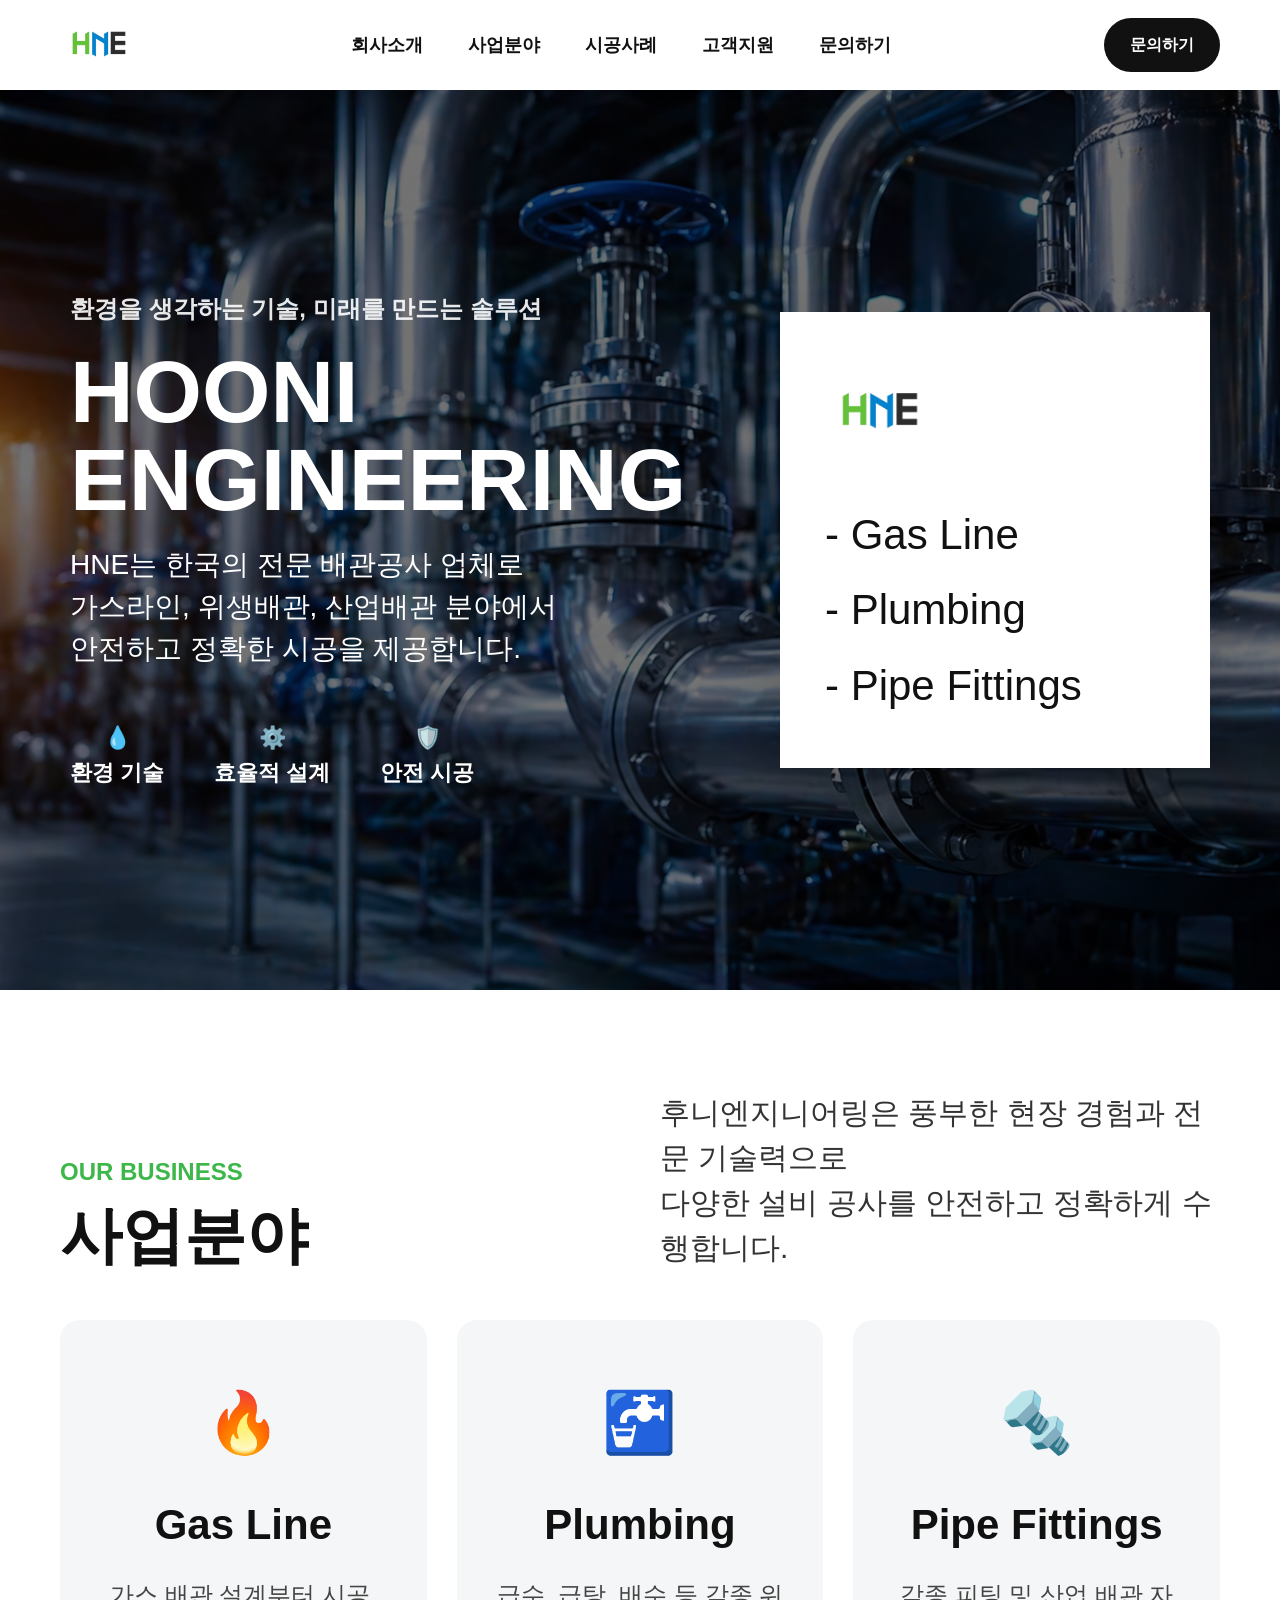
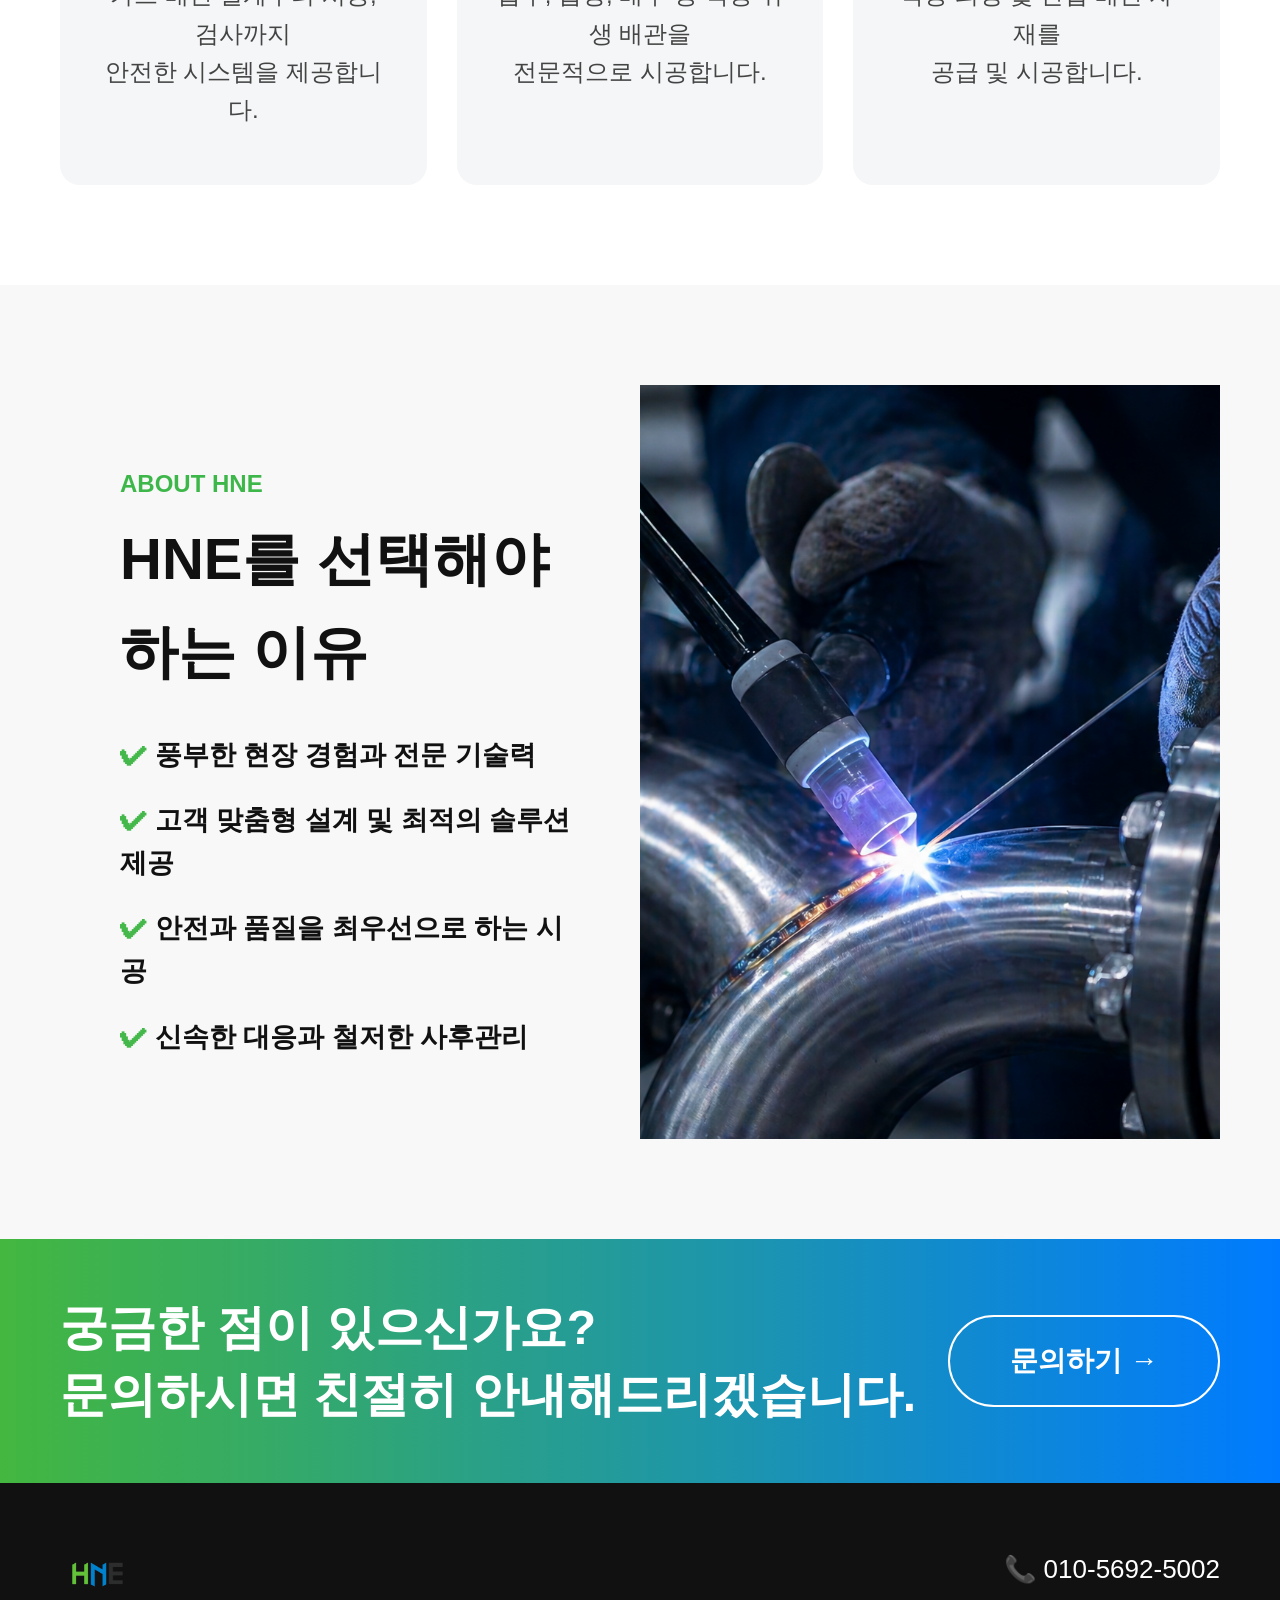
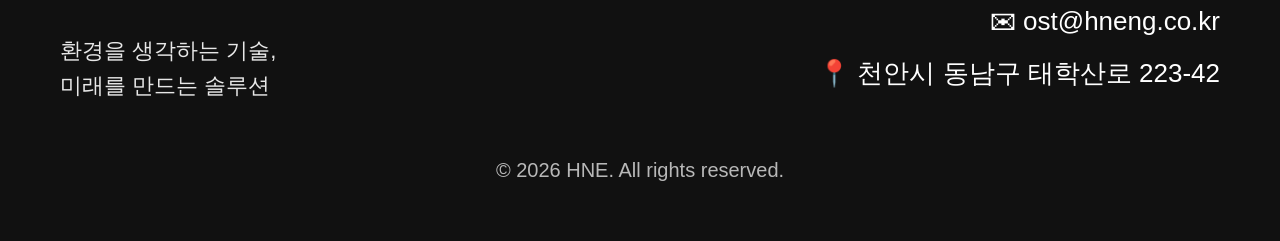
==== 홈페이지/index.html @ 81e103dc "Add files via upload" ====
<!DOCTYPE html>
<html lang="ko">
<head>
<meta charset="UTF-8">
<meta name="viewport" content="width=device-width, initial-scale=1.0">
<title>HNE | 한국 배관공사 전문업체</title>

<style>
*{
margin:0;
padding:0;
box-sizing:border-box;
}

body{
font-family:'Pretendard','Malgun Gothic',sans-serif;
color:#111;
line-height:1.6;
background:#fff;
}

a{
text-decoration:none;
color:inherit;
}

img{
max-width:100%;
display:block;
}

/* HEADER */
header{
position:fixed;
top:0;
left:0;
width:100%;
height:90px;
background:#fff;
display:flex;
justify-content:space-between;
align-items:center;
padding:0 60px;
z-index:999;
box-shadow:0 2px 12px rgba(0,0,0,0.06);
}

.logo img{
height:78px;
width:auto;
}

nav{
display:flex;
gap:45px;
font-size:18px;
font-weight:700;
}

.call-btn{
padding:14px 26px;
border-radius:40px;
background:#111;
color:#fff;
font-weight:700;
}

/* HERO */
.hero{
margin-top:90px;
height:100vh;
background:
linear-gradient(rgba(0,0,0,0.55),rgba(0,0,0,0.55)),
url('hero.jpg') center/cover no-repeat;
display:flex;
align-items:center;
padding:0 70px;
}

.hero-wrap{
width:100%;
display:flex;
justify-content:space-between;
align-items:center;
gap:50px;
}

.hero-left{
color:#fff;
max-width:650px;
}

.hero-left small{
font-size:24px;
font-weight:600;
opacity:0.9;
}

.hero-left h1{
font-size:88px;
line-height:1;
margin:20px 0;
font-weight:900;
}

.hero-left p{
font-size:28px;
line-height:1.5;
margin-bottom:50px;
}

.hero-icons{
display:flex;
gap:50px;
font-size:22px;
font-weight:700;
}

.hero-icons div{
text-align:center;
}

.hero-right{
background:#fff;
padding:45px;
width:430px;
box-shadow:0 25px 45px rgba(0,0,0,0.18);
}

.hero-right img{
height:110px;
margin-bottom:30px;
}

.hero-right ul{
list-style:none;
font-size:42px;
line-height:1.8;
font-weight:500;
}

/* SECTION COMMON */
section{
padding:100px 60px;
}

.title{
display:grid;
grid-template-columns:1fr 1fr;
gap:40px;
align-items:end;
margin-bottom:50px;
}

.label{
font-size:24px;
font-weight:800;
color:#3db74a;
margin-bottom:10px;
}

.title h2{
font-size:62px;
line-height:1.1;
}

.title p{
font-size:30px;
color:#333;
line-height:1.5;
}

/* BUSINESS */
.cards{
display:grid;
grid-template-columns:repeat(3,1fr);
gap:30px;
}

.card{
background:#f5f6f7;
padding:55px 35px;
border-radius:20px;
text-align:center;
min-height:360px;
}

.card .icon{
font-size:60px;
margin-bottom:20px;
}

.card h3{
font-size:42px;
margin-bottom:18px;
}

.card p{
font-size:24px;
color:#444;
line-height:1.6;
}

/* ABOUT */
.about{
display:grid;
grid-template-columns:1fr 1fr;
gap:0;
background:#f8f8f8;
align-items:center;
overflow:hidden;
}

.about-left{
padding:80px 60px;
}

.about-left h2{
font-size:58px;
margin-bottom:35px;
}

.about-left ul{
list-style:none;
display:flex;
flex-direction:column;
gap:22px;
font-size:27px;
font-weight:600;
}

.about-left li::before{
content:"✔ ";
color:#44b84b;
font-weight:900;
}

.about-right{
height:100%;
background:url('section.jpg') center/cover no-repeat;
min-height:520px;
}

/* CONTACT */
.contact{
background:linear-gradient(90deg,#43b73f,#007bff);
padding:55px 60px;
display:flex;
justify-content:space-between;
align-items:center;
color:#fff;
}

.contact h3{
font-size:48px;
line-height:1.4;
}

.contact a{
padding:22px 60px;
border:2px solid #fff;
border-radius:60px;
font-size:28px;
font-weight:800;
}

/* FOOTER */
footer{
background:#111;
color:#fff;
padding:55px 60px;
display:grid;
grid-template-columns:1fr 1fr;
gap:40px;
align-items:center;
}

footer .f-logo img{
height:75px;
margin-bottom:20px;
}

footer .left p{
font-size:22px;
line-height:1.6;
opacity:0.9;
}

footer .right{
font-size:26px;
line-height:2;
text-align:right;
}

.copy{
grid-column:1/-1;
text-align:center;
font-size:20px;
opacity:0.7;
margin-top:10px;
}

/* MOBILE */
@media(max-width:1000px){

header{
padding:0 25px;
}

nav{
display:none;
}

.hero{
padding:40px 25px;
height:auto;
}

.hero-wrap{
flex-direction:column;
}

.hero-left h1{
font-size:56px;
}

.hero-left p{
font-size:22px;
}

.hero-icons{
flex-direction:column;
gap:20px;
}

.hero-right{
width:100%;
}

.hero-right ul{
font-size:30px;
}

.title{
grid-template-columns:1fr;
}

.title h2{
font-size:46px;
}

.title p{
font-size:22px;
}

.cards{
grid-template-columns:1fr;
}

.about{
grid-template-columns:1fr;
}

.contact{
flex-direction:column;
gap:25px;
text-align:center;
}

.contact h3{
font-size:34px;
}

footer{
grid-template-columns:1fr;
text-align:center;
}

footer .right{
text-align:center;
}
}
</style>
</head>

<body>

<header>

<div class="logo">
<img src="logo.png" alt="HNE 로고">
</div>

<nav>
<a href="#">회사소개</a>
<a href="#">사업분야</a>
<a href="#">시공사례</a>
<a href="#">고객지원</a>
<a href="#">문의하기</a>
</nav>

<a href="tel:01056925002" class="call-btn">문의하기</a>

</header>

<section class="hero">

<div class="hero-wrap">

<div class="hero-left">

<small>환경을 생각하는 기술, 미래를 만드는 솔루션</small>

<h1>HOONI<br>ENGINEERING</h1>

<p>
HNE는 한국의 전문 배관공사 업체로<br>
가스라인, 위생배관, 산업배관 분야에서<br>
안전하고 정확한 시공을 제공합니다.
</p>

<div class="hero-icons">
<div>💧<br>환경 기술</div>
<div>⚙️<br>효율적 설계</div>
<div>🛡️<br>안전 시공</div>
</div>

</div>

<div class="hero-right">

<img src="logo.png" alt="HNE">

<ul>
<li>- Gas Line</li>
<li>- Plumbing</li>
<li>- Pipe Fittings</li>
</ul>

</div>

</div>

</section>

<section>

<div class="title">

<div>
<div class="label">OUR BUSINESS</div>
<h2>사업분야</h2>
</div>

<p>
후니엔지니어링은 풍부한 현장 경험과 전문 기술력으로<br>
다양한 설비 공사를 안전하고 정확하게 수행합니다.
</p>

</div>

<div class="cards">

<div class="card">
<div class="icon">🔥</div>
<h3>Gas Line</h3>
<p>
가스 배관 설계부터 시공, 검사까지<br>
안전한 시스템을 제공합니다.
</p>
</div>

<div class="card">
<div class="icon">🚰</div>
<h3>Plumbing</h3>
<p>
급수, 급탕, 배수 등 각종 위생 배관을<br>
전문적으로 시공합니다.
</p>
</div>

<div class="card">
<div class="icon">🔩</div>
<h3>Pipe Fittings</h3>
<p>
각종 피팅 및 산업 배관 자재를<br>
공급 및 시공합니다.
</p>
</div>

</div>

</section>

<section class="about">

<div class="about-left">

<div class="label">ABOUT HNE</div>
<h2>HNE를 선택해야 하는 이유</h2>

<ul>
<li>풍부한 현장 경험과 전문 기술력</li>
<li>고객 맞춤형 설계 및 최적의 솔루션 제공</li>
<li>안전과 품질을 최우선으로 하는 시공</li>
<li>신속한 대응과 철저한 사후관리</li>
</ul>

</div>

<div class="about-right"></div>

</section>

<section class="contact">

<h3>
궁금한 점이 있으신가요?<br>
문의하시면 친절히 안내해드리겠습니다.
</h3>

<a href="tel:01056925002">문의하기 →</a>

</section>

<footer>

<div class="left">

<div class="f-logo">
<img src="logo.png" alt="HNE">
</div>

<p>
환경을 생각하는 기술,<br>
미래를 만드는 솔루션
</p>

</div>

<div class="right">
📞 010-5692-5002<br>
✉ ost@hneng.co.kr<br>
📍 천안시 동남구 태학산로 223-42
</div>

<div class="copy">
© 2026 HNE. All rights reserved.
</div>

</footer>

</body>
</html>
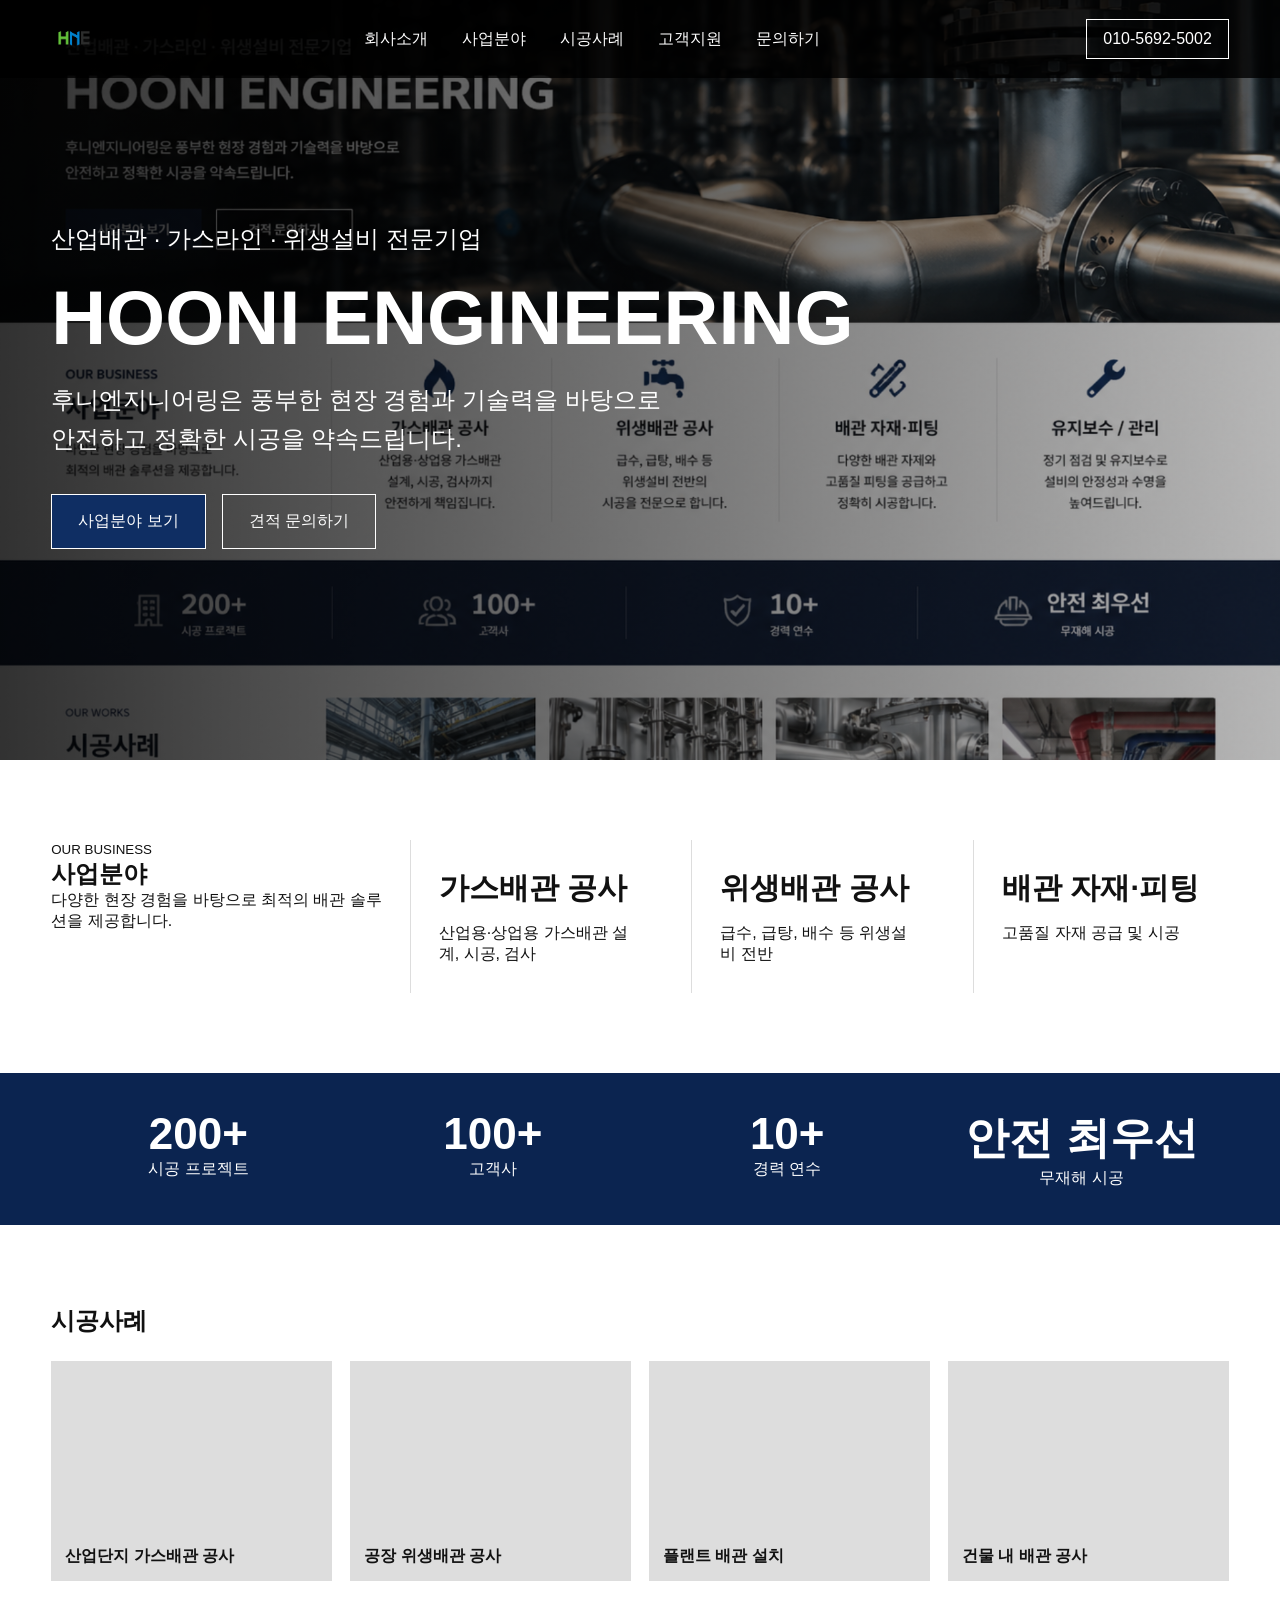
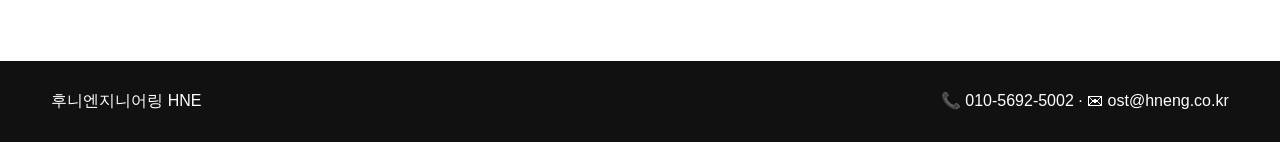
==== commit 960b9c50: "Add files via upload" ====
--- a/홈페이지/index.html
+++ b/홈페이지/index.html
@@ -1,554 +1,69 @@
-<!DOCTYPE html>
-<html lang="ko">
-<head>
-<meta charset="UTF-8">
-<meta name="viewport" content="width=device-width, initial-scale=1.0">
-<title>HNE | 한국 배관공사 전문업체</title>
-
-<style>
-*{
-margin:0;
-padding:0;
-box-sizing:border-box;
-}
-
-body{
-font-family:'Pretendard','Malgun Gothic',sans-serif;
-color:#111;
-line-height:1.6;
-background:#fff;
-}
-
-a{
-text-decoration:none;
-color:inherit;
-}
-
-img{
-max-width:100%;
-display:block;
-}
-
-/* HEADER */
-header{
-position:fixed;
-top:0;
-left:0;
-width:100%;
-height:90px;
-background:#fff;
-display:flex;
-justify-content:space-between;
-align-items:center;
-padding:0 60px;
-z-index:999;
-box-shadow:0 2px 12px rgba(0,0,0,0.06);
-}
-
-.logo img{
-height:78px;
-width:auto;
-}
-
-nav{
-display:flex;
-gap:45px;
-font-size:18px;
-font-weight:700;
-}
-
-.call-btn{
-padding:14px 26px;
-border-radius:40px;
-background:#111;
-color:#fff;
-font-weight:700;
-}
-
-/* HERO */
-.hero{
-margin-top:90px;
-height:100vh;
-background:
-linear-gradient(rgba(0,0,0,0.55),rgba(0,0,0,0.55)),
-url('hero.jpg') center/cover no-repeat;
-display:flex;
-align-items:center;
-padding:0 70px;
-}
-
-.hero-wrap{
-width:100%;
-display:flex;
-justify-content:space-between;
-align-items:center;
-gap:50px;
-}
-
-.hero-left{
-color:#fff;
-max-width:650px;
-}
-
-.hero-left small{
-font-size:24px;
-font-weight:600;
-opacity:0.9;
-}
-
-.hero-left h1{
-font-size:88px;
-line-height:1;
-margin:20px 0;
-font-weight:900;
-}
-
-.hero-left p{
-font-size:28px;
-line-height:1.5;
-margin-bottom:50px;
-}
-
-.hero-icons{
-display:flex;
-gap:50px;
-font-size:22px;
-font-weight:700;
-}
-
-.hero-icons div{
-text-align:center;
-}
-
-.hero-right{
-background:#fff;
-padding:45px;
-width:430px;
-box-shadow:0 25px 45px rgba(0,0,0,0.18);
-}
-
-.hero-right img{
-height:110px;
-margin-bottom:30px;
-}
-
-.hero-right ul{
-list-style:none;
-font-size:42px;
-line-height:1.8;
-font-weight:500;
-}
-
-/* SECTION COMMON */
-section{
-padding:100px 60px;
-}
-
-.title{
-display:grid;
-grid-template-columns:1fr 1fr;
-gap:40px;
-align-items:end;
-margin-bottom:50px;
-}
-
-.label{
-font-size:24px;
-font-weight:800;
-color:#3db74a;
-margin-bottom:10px;
-}
-
-.title h2{
-font-size:62px;
-line-height:1.1;
-}
-
-.title p{
-font-size:30px;
-color:#333;
-line-height:1.5;
-}
-
-/* BUSINESS */
-.cards{
-display:grid;
-grid-template-columns:repeat(3,1fr);
-gap:30px;
-}
-
-.card{
-background:#f5f6f7;
-padding:55px 35px;
-border-radius:20px;
-text-align:center;
-min-height:360px;
-}
-
-.card .icon{
-font-size:60px;
-margin-bottom:20px;
-}
-
-.card h3{
-font-size:42px;
-margin-bottom:18px;
-}
-
-.card p{
-font-size:24px;
-color:#444;
-line-height:1.6;
-}
-
-/* ABOUT */
-.about{
-display:grid;
-grid-template-columns:1fr 1fr;
-gap:0;
-background:#f8f8f8;
-align-items:center;
-overflow:hidden;
-}
-
-.about-left{
-padding:80px 60px;
-}
-
-.about-left h2{
-font-size:58px;
-margin-bottom:35px;
-}
-
-.about-left ul{
-list-style:none;
-display:flex;
-flex-direction:column;
-gap:22px;
-font-size:27px;
-font-weight:600;
-}
-
-.about-left li::before{
-content:"✔ ";
-color:#44b84b;
-font-weight:900;
-}
-
-.about-right{
-height:100%;
-background:url('section.jpg') center/cover no-repeat;
-min-height:520px;
-}
-
-/* CONTACT */
-.contact{
-background:linear-gradient(90deg,#43b73f,#007bff);
-padding:55px 60px;
-display:flex;
-justify-content:space-between;
-align-items:center;
-color:#fff;
-}
-
-.contact h3{
-font-size:48px;
-line-height:1.4;
-}
-
-.contact a{
-padding:22px 60px;
-border:2px solid #fff;
-border-radius:60px;
-font-size:28px;
-font-weight:800;
-}
-
-/* FOOTER */
-footer{
-background:#111;
-color:#fff;
-padding:55px 60px;
-display:grid;
-grid-template-columns:1fr 1fr;
-gap:40px;
-align-items:center;
-}
-
-footer .f-logo img{
-height:75px;
-margin-bottom:20px;
-}
-
-footer .left p{
-font-size:22px;
-line-height:1.6;
-opacity:0.9;
-}
-
-footer .right{
-font-size:26px;
-line-height:2;
-text-align:right;
-}
-
-.copy{
-grid-column:1/-1;
-text-align:center;
-font-size:20px;
-opacity:0.7;
-margin-top:10px;
-}
-
-/* MOBILE */
-@media(max-width:1000px){
-
-header{
-padding:0 25px;
-}
-
-nav{
-display:none;
-}
-
-.hero{
-padding:40px 25px;
-height:auto;
-}
-
-.hero-wrap{
-flex-direction:column;
-}
-
-.hero-left h1{
-font-size:56px;
-}
-
-.hero-left p{
-font-size:22px;
-}
-
-.hero-icons{
-flex-direction:column;
-gap:20px;
-}
-
-.hero-right{
-width:100%;
-}
-
-.hero-right ul{
-font-size:30px;
-}
-
-.title{
-grid-template-columns:1fr;
-}
-
-.title h2{
-font-size:46px;
-}
-
-.title p{
-font-size:22px;
-}
-
-.cards{
-grid-template-columns:1fr;
-}
-
-.about{
-grid-template-columns:1fr;
-}
-
-.contact{
-flex-direction:column;
-gap:25px;
-text-align:center;
-}
-
-.contact h3{
-font-size:34px;
-}
-
-footer{
-grid-template-columns:1fr;
-text-align:center;
-}
-
-footer .right{
-text-align:center;
-}
-}
-</style>
-</head>
-
-<body>
-
-<header>
-
-<div class="logo">
-<img src="logo.png" alt="HNE 로고">
-</div>
-
-<nav>
-<a href="#">회사소개</a>
-<a href="#">사업분야</a>
-<a href="#">시공사례</a>
-<a href="#">고객지원</a>
-<a href="#">문의하기</a>
-</nav>
-
-<a href="tel:01056925002" class="call-btn">문의하기</a>
-
-</header>
-
-<section class="hero">
-
-<div class="hero-wrap">
-
-<div class="hero-left">
-
-<small>환경을 생각하는 기술, 미래를 만드는 솔루션</small>
-
-<h1>HOONI<br>ENGINEERING</h1>
-
-<p>
-HNE는 한국의 전문 배관공사 업체로<br>
-가스라인, 위생배관, 산업배관 분야에서<br>
-안전하고 정확한 시공을 제공합니다.
-</p>
-
-<div class="hero-icons">
-<div>💧<br>환경 기술</div>
-<div>⚙️<br>효율적 설계</div>
-<div>🛡️<br>안전 시공</div>
-</div>
-
-</div>
-
-<div class="hero-right">
-
-<img src="logo.png" alt="HNE">
-
-<ul>
-<li>- Gas Line</li>
-<li>- Plumbing</li>
-<li>- Pipe Fittings</li>
-</ul>
-
-</div>
-
-</div>
-
-</section>
-
-<section>
-
-<div class="title">
-
-<div>
-<div class="label">OUR BUSINESS</div>
-<h2>사업분야</h2>
-</div>
-
-<p>
-후니엔지니어링은 풍부한 현장 경험과 전문 기술력으로<br>
-다양한 설비 공사를 안전하고 정확하게 수행합니다.
-</p>
-
-</div>
-
-<div class="cards">
-
-<div class="card">
-<div class="icon">🔥</div>
-<h3>Gas Line</h3>
-<p>
-가스 배관 설계부터 시공, 검사까지<br>
-안전한 시스템을 제공합니다.
-</p>
-</div>
-
-<div class="card">
-<div class="icon">🚰</div>
-<h3>Plumbing</h3>
-<p>
-급수, 급탕, 배수 등 각종 위생 배관을<br>
-전문적으로 시공합니다.
-</p>
-</div>
-
-<div class="card">
-<div class="icon">🔩</div>
-<h3>Pipe Fittings</h3>
-<p>
-각종 피팅 및 산업 배관 자재를<br>
-공급 및 시공합니다.
-</p>
-</div>
-
-</div>
-
-</section>
-
-<section class="about">
-
-<div class="about-left">
-
-<div class="label">ABOUT HNE</div>
-<h2>HNE를 선택해야 하는 이유</h2>
-
-<ul>
-<li>풍부한 현장 경험과 전문 기술력</li>
-<li>고객 맞춤형 설계 및 최적의 솔루션 제공</li>
-<li>안전과 품질을 최우선으로 하는 시공</li>
-<li>신속한 대응과 철저한 사후관리</li>
-</ul>
-
-</div>
-
-<div class="about-right"></div>
-
-</section>
-
-<section class="contact">
-
-<h3>
-궁금한 점이 있으신가요?<br>
-문의하시면 친절히 안내해드리겠습니다.
-</h3>
-
-<a href="tel:01056925002">문의하기 →</a>
-
-</section>
-
-<footer>
-
-<div class="left">
-
-<div class="f-logo">
-<img src="logo.png" alt="HNE">
-</div>
-
-<p>
-환경을 생각하는 기술,<br>
-미래를 만드는 솔루션
-</p>
-
-</div>
-
-<div class="right">
-📞 010-5692-5002<br>
-✉ ost@hneng.co.kr<br>
-📍 천안시 동남구 태학산로 223-42
-</div>
-
-<div class="copy">
-© 2026 HNE. All rights reserved.
-</div>
-
-</footer>
-
-</body>
-</html>+<!DOCTYPE html>
+<html lang="ko">
+<head>
+<meta charset="UTF-8">
+<meta name="viewport" content="width=device-width,initial-scale=1.0">
+<title>HNE | 후니엔지니어링</title>
+<link rel="stylesheet" href="style.css">
+</head>
+<body>
+<header class="header">
+  <div class="container nav">
+    <img src="assets/logo.png" class="logo">
+    <nav>
+      <a href="#about">회사소개</a><a href="#business">사업분야</a><a href="#works">시공사례</a><a href="#support">고객지원</a><a href="#contact">문의하기</a>
+    </nav>
+    <div class="call">010-5692-5002</div>
+  </div>
+</header>
+
+<section class="hero">
+<div class="overlay"></div>
+<div class="container hero-inner">
+<div class="hero-text">
+<p class="sub">산업배관 · 가스라인 · 위생설비 전문기업</p>
+<h1>HOONI ENGINEERING</h1>
+<p>후니엔지니어링은 풍부한 현장 경험과 기술력을 바탕으로<br>안전하고 정확한 시공을 약속드립니다.</p>
+<div class="btns">
+<a class="btn primary" href="#business">사업분야 보기</a>
+<a class="btn" href="#contact">견적 문의하기</a>
+</div>
+</div>
+</div>
+</section>
+
+<section class="services" id="business">
+<div class="container grid4">
+<div><small>OUR BUSINESS</small><h2>사업분야</h2><p>다양한 현장 경험을 바탕으로 최적의 배관 솔루션을 제공합니다.</p></div>
+<div class="card"><h3>가스배관 공사</h3><p>산업용·상업용 가스배관 설계, 시공, 검사</p></div>
+<div class="card"><h3>위생배관 공사</h3><p>급수, 급탕, 배수 등 위생설비 전반</p></div>
+<div class="card"><h3>배관 자재·피팅</h3><p>고품질 자재 공급 및 시공</p></div>
+</div>
+</section>
+
+<section class="stats">
+<div class="container statgrid">
+<div><strong>200+</strong><span>시공 프로젝트</span></div>
+<div><strong>100+</strong><span>고객사</span></div>
+<div><strong>10+</strong><span>경력 연수</span></div>
+<div><strong>안전 최우선</strong><span>무재해 시공</span></div>
+</div>
+</section>
+
+<section class="works container" id="works">
+<h2>시공사례</h2>
+<div class="gallery">
+<div class="ph">산업단지 가스배관 공사</div>
+<div class="ph">공장 위생배관 공사</div>
+<div class="ph">플랜트 배관 설치</div>
+<div class="ph">건물 내 배관 공사</div>
+</div>
+</section>
+
+<footer id="contact">
+<div class="container foot">
+<div>후니엔지니어링 HNE</div>
+<div>📞 010-5692-5002 · ✉ ost@hneng.co.kr</div>
+</div>
+</footer>
+</body></html>
--- a/홈페이지/style.css
+++ b/홈페이지/style.css
@@ -0,0 +1,21 @@
+
+*{margin:0;padding:0;box-sizing:border-box}body{font-family:Arial,sans-serif;color:#111}
+.container{width:min(1280px,92%);margin:auto}
+.header{position:fixed;top:0;width:100%;background:#000c;color:#fff;z-index:9}
+.nav{display:flex;align-items:center;justify-content:space-between;height:78px}
+.logo{height:46px}.nav nav{display:flex;gap:34px}.nav a{color:#fff;text-decoration:none}
+.call{border:1px solid #fff;padding:10px 16px}
+.hero{height:760px;background:url('assets/hero.jpg') center/cover no-repeat;position:relative}
+.overlay{position:absolute;inset:0;background:linear-gradient(90deg,#000c,#0004)}
+.hero-inner{position:relative;z-index:2;padding-top:220px;color:#fff}
+.sub{font-size:28px;margin-bottom:16px}.hero h1{font-size:76px;margin-bottom:20px}
+.hero p{font-size:24px;line-height:1.6}.btns{margin-top:36px;display:flex;gap:16px}
+.btn{padding:16px 26px;border:1px solid #fff;color:#fff;text-decoration:none}.primary{background:#0f2e63}
+.services{padding:80px 0;background:#fff}.grid4{display:grid;grid-template-columns:1.3fr 1fr 1fr 1fr;gap:26px}
+.card{padding:28px;border-left:1px solid #ddd}.card h3{font-size:30px;margin-bottom:14px}
+.stats{background:#0b2450;color:#fff;padding:36px 0}.statgrid{display:grid;grid-template-columns:repeat(4,1fr);text-align:center}
+.statgrid strong{display:block;font-size:44px}
+.works{padding:80px 0}.gallery{display:grid;grid-template-columns:repeat(4,1fr);gap:18px;margin-top:24px}
+.ph{height:220px;background:#ddd;display:flex;align-items:end;padding:14px;font-weight:bold}
+footer{background:#111;color:#fff;padding:30px 0}.foot{display:flex;justify-content:space-between}
+@media(max-width:900px){.nav nav,.call{display:none}.hero h1{font-size:48px}.grid4,.statgrid,.gallery,.foot{grid-template-columns:1fr;display:grid}.hero{height:auto;padding-bottom:60px}}
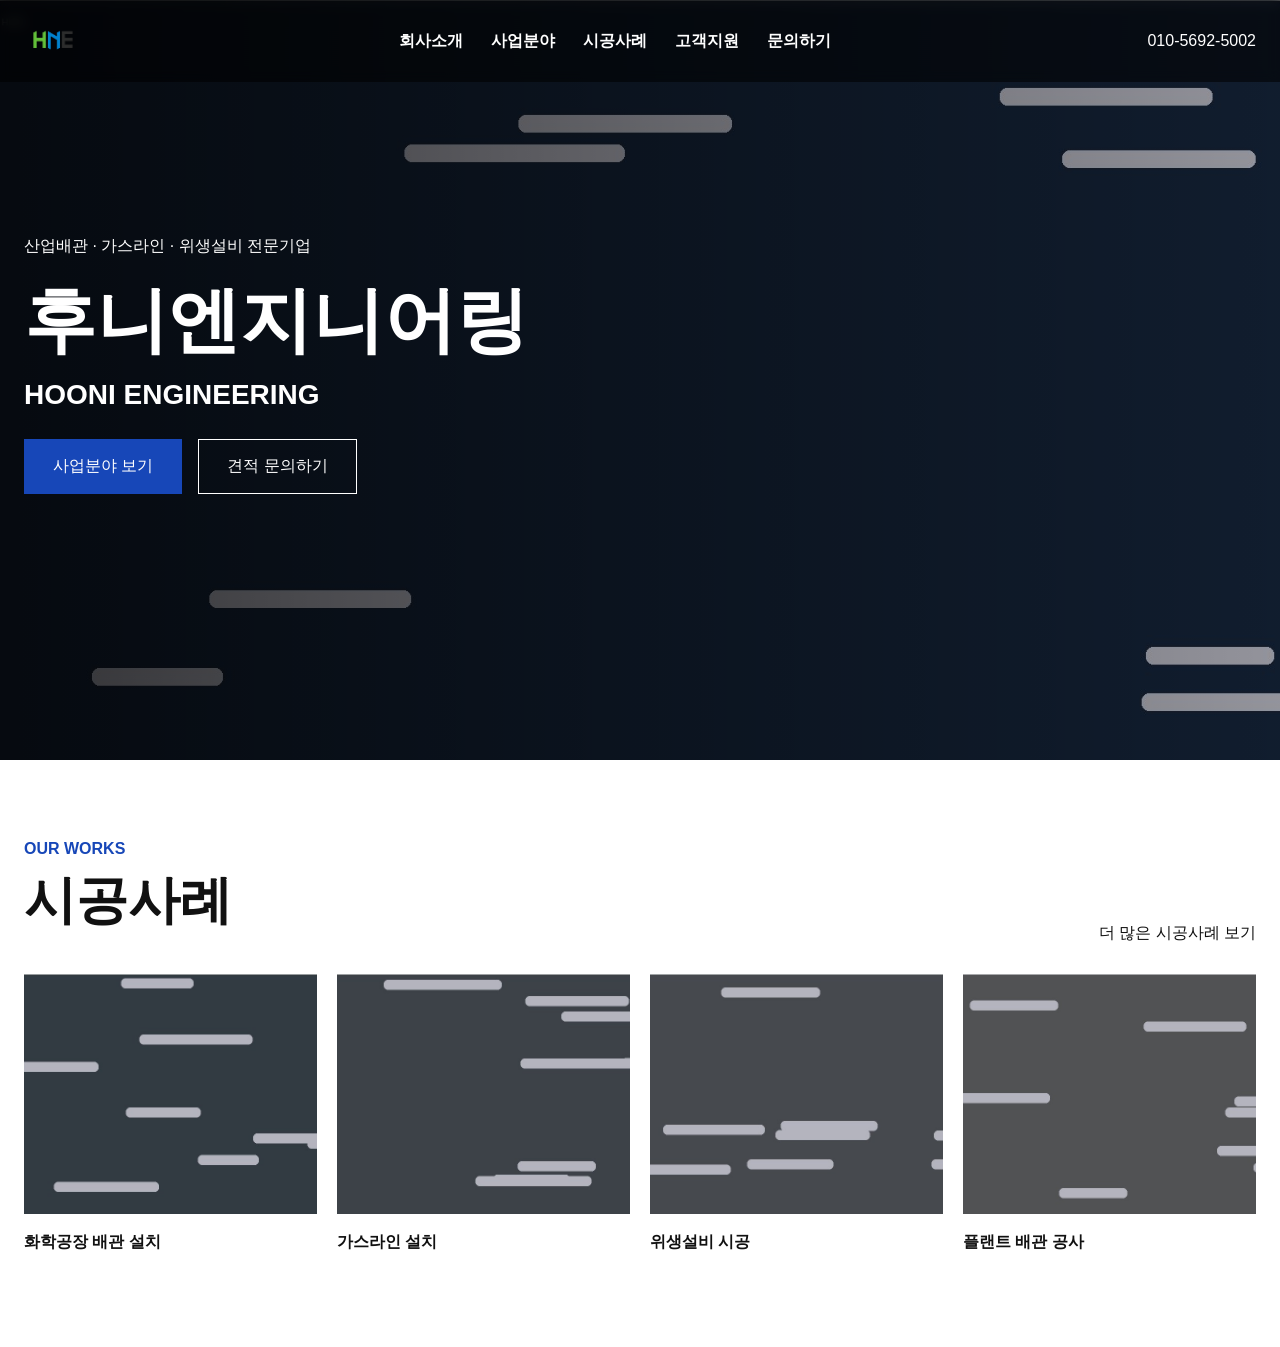
==== commit 21ec544b: "Add files via upload" ====
--- a/홈페이지/index.html
+++ b/홈페이지/index.html
@@ -1,69 +1,23 @@
-<!DOCTYPE html>
-<html lang="ko">
-<head>
-<meta charset="UTF-8">
-<meta name="viewport" content="width=device-width,initial-scale=1.0">
-<title>HNE | 후니엔지니어링</title>
-<link rel="stylesheet" href="style.css">
-</head>
+<!doctype html>
+<html lang="ko"><head><meta charset="utf-8"><meta name="viewport" content="width=device-width,initial-scale=1">
+<title>후니엔지니어링</title><link rel="stylesheet" href="style.css"></head>
 <body>
-<header class="header">
-  <div class="container nav">
-    <img src="assets/logo.png" class="logo">
-    <nav>
-      <a href="#about">회사소개</a><a href="#business">사업분야</a><a href="#works">시공사례</a><a href="#support">고객지원</a><a href="#contact">문의하기</a>
-    </nav>
-    <div class="call">010-5692-5002</div>
-  </div>
-</header>
-
-<section class="hero">
-<div class="overlay"></div>
-<div class="container hero-inner">
-<div class="hero-text">
-<p class="sub">산업배관 · 가스라인 · 위생설비 전문기업</p>
-<h1>HOONI ENGINEERING</h1>
-<p>후니엔지니어링은 풍부한 현장 경험과 기술력을 바탕으로<br>안전하고 정확한 시공을 약속드립니다.</p>
-<div class="btns">
-<a class="btn primary" href="#business">사업분야 보기</a>
-<a class="btn" href="#contact">견적 문의하기</a>
-</div>
-</div>
-</div>
-</section>
-
-<section class="services" id="business">
-<div class="container grid4">
-<div><small>OUR BUSINESS</small><h2>사업분야</h2><p>다양한 현장 경험을 바탕으로 최적의 배관 솔루션을 제공합니다.</p></div>
-<div class="card"><h3>가스배관 공사</h3><p>산업용·상업용 가스배관 설계, 시공, 검사</p></div>
-<div class="card"><h3>위생배관 공사</h3><p>급수, 급탕, 배수 등 위생설비 전반</p></div>
-<div class="card"><h3>배관 자재·피팅</h3><p>고품질 자재 공급 및 시공</p></div>
-</div>
-</section>
-
-<section class="stats">
-<div class="container statgrid">
-<div><strong>200+</strong><span>시공 프로젝트</span></div>
-<div><strong>100+</strong><span>고객사</span></div>
-<div><strong>10+</strong><span>경력 연수</span></div>
-<div><strong>안전 최우선</strong><span>무재해 시공</span></div>
-</div>
-</section>
-
-<section class="works container" id="works">
-<h2>시공사례</h2>
-<div class="gallery">
-<div class="ph">산업단지 가스배관 공사</div>
-<div class="ph">공장 위생배관 공사</div>
-<div class="ph">플랜트 배관 설치</div>
-<div class="ph">건물 내 배관 공사</div>
-</div>
-</section>
-
-<footer id="contact">
-<div class="container foot">
-<div>후니엔지니어링 HNE</div>
-<div>📞 010-5692-5002 · ✉ ost@hneng.co.kr</div>
-</div>
-</footer>
+<header class="top"><div class="wrap nav">
+<img src="assets/logo.png" class="logo">
+<nav><a>회사소개</a><a>사업분야</a><a>시공사례</a><a>고객지원</a><a>문의하기</a></nav>
+<div class="tel">010-5692-5002</div></div></header>
+<section class="hero"><div class="overlay"><div class="wrap hero-inner">
+<p>산업배관 · 가스라인 · 위생설비 전문기업</p>
+<h1>후니엔지니어링</h1>
+<h2>HOONI ENGINEERING</h2>
+<div class="btns"><a class="btn primary">사업분야 보기</a><a class="btn">견적 문의하기</a></div>
+</div></div></section>
+<section class="works wrap">
+<div class="head"><div><span>OUR WORKS</span><h3>시공사례</h3></div><a class="more">더 많은 시공사례 보기</a></div>
+<div class="grid">
+<div class="card"><img src="assets/work1.jpg"><h4>화학공장 배관 설치</h4></div>
+<div class="card"><img src="assets/work2.jpg"><h4>가스라인 설치</h4></div>
+<div class="card"><img src="assets/work3.jpg"><h4>위생설비 시공</h4></div>
+<div class="card"><img src="assets/work4.jpg"><h4>플랜트 배관 공사</h4></div>
+</div></section>
 </body></html>
--- a/홈페이지/style.css
+++ b/홈페이지/style.css
@@ -1,21 +1,22 @@
 
-*{margin:0;padding:0;box-sizing:border-box}body{font-family:Arial,sans-serif;color:#111}
-.container{width:min(1280px,92%);margin:auto}
-.header{position:fixed;top:0;width:100%;background:#000c;color:#fff;z-index:9}
-.nav{display:flex;align-items:center;justify-content:space-between;height:78px}
-.logo{height:46px}.nav nav{display:flex;gap:34px}.nav a{color:#fff;text-decoration:none}
-.call{border:1px solid #fff;padding:10px 16px}
-.hero{height:760px;background:url('assets/hero.jpg') center/cover no-repeat;position:relative}
-.overlay{position:absolute;inset:0;background:linear-gradient(90deg,#000c,#0004)}
-.hero-inner{position:relative;z-index:2;padding-top:220px;color:#fff}
-.sub{font-size:28px;margin-bottom:16px}.hero h1{font-size:76px;margin-bottom:20px}
-.hero p{font-size:24px;line-height:1.6}.btns{margin-top:36px;display:flex;gap:16px}
-.btn{padding:16px 26px;border:1px solid #fff;color:#fff;text-decoration:none}.primary{background:#0f2e63}
-.services{padding:80px 0;background:#fff}.grid4{display:grid;grid-template-columns:1.3fr 1fr 1fr 1fr;gap:26px}
-.card{padding:28px;border-left:1px solid #ddd}.card h3{font-size:30px;margin-bottom:14px}
-.stats{background:#0b2450;color:#fff;padding:36px 0}.statgrid{display:grid;grid-template-columns:repeat(4,1fr);text-align:center}
-.statgrid strong{display:block;font-size:44px}
-.works{padding:80px 0}.gallery{display:grid;grid-template-columns:repeat(4,1fr);gap:18px;margin-top:24px}
-.ph{height:220px;background:#ddd;display:flex;align-items:end;padding:14px;font-weight:bold}
-footer{background:#111;color:#fff;padding:30px 0}.foot{display:flex;justify-content:space-between}
-@media(max-width:900px){.nav nav,.call{display:none}.hero h1{font-size:48px}.grid4,.statgrid,.gallery,.foot{grid-template-columns:1fr;display:grid}.hero{height:auto;padding-bottom:60px}}
+*{box-sizing:border-box}body{margin:0;font-family:Arial,'Malgun Gothic',sans-serif;color:#111}
+.wrap{max-width:1280px;margin:auto;padding:0 24px}
+.top{position:fixed;top:0;width:100%;z-index:10;background:rgba(0,0,0,.55);backdrop-filter:blur(6px)}
+.nav{height:82px;display:flex;align-items:center;justify-content:space-between;gap:20px}
+.logo{height:58px;width:auto}
+nav{display:flex;gap:28px;color:#fff;font-weight:700}
+nav a{cursor:pointer}
+.tel{color:#fff}
+.hero{background:url('assets/hero.jpg') center/cover;height:760px;margin-top:0}
+.overlay{background:linear-gradient(90deg,rgba(0,0,0,.72),rgba(0,0,0,.18));height:100%}
+.hero-inner{padding-top:220px;color:#fff}
+.hero h1{font-size:72px;margin:10px 0}
+.hero h2{font-size:28px;margin:0 0 28px}
+.btns{display:flex;gap:16px}.btn{padding:16px 28px;border:1px solid #fff;color:#fff}
+.primary{background:#1747b8;border-color:#1747b8}
+.works{padding:80px 24px}.head{display:flex;justify-content:space-between;align-items:end}
+.head span{color:#1747b8;font-weight:700}.head h3{font-size:52px;margin:8px 0}
+.grid{display:grid;grid-template-columns:repeat(4,1fr);gap:20px;margin-top:30px}
+.card img{width:100%;height:240px;object-fit:cover}.card h4{margin:14px 0}
+@media(max-width:900px){nav,.tel{display:none}.hero h1{font-size:46px}.grid{grid-template-columns:1fr 1fr}}
+@media(max-width:600px){.grid{grid-template-columns:1fr}.hero{height:620px}.hero-inner{padding-top:180px}.logo{height:48px}}
